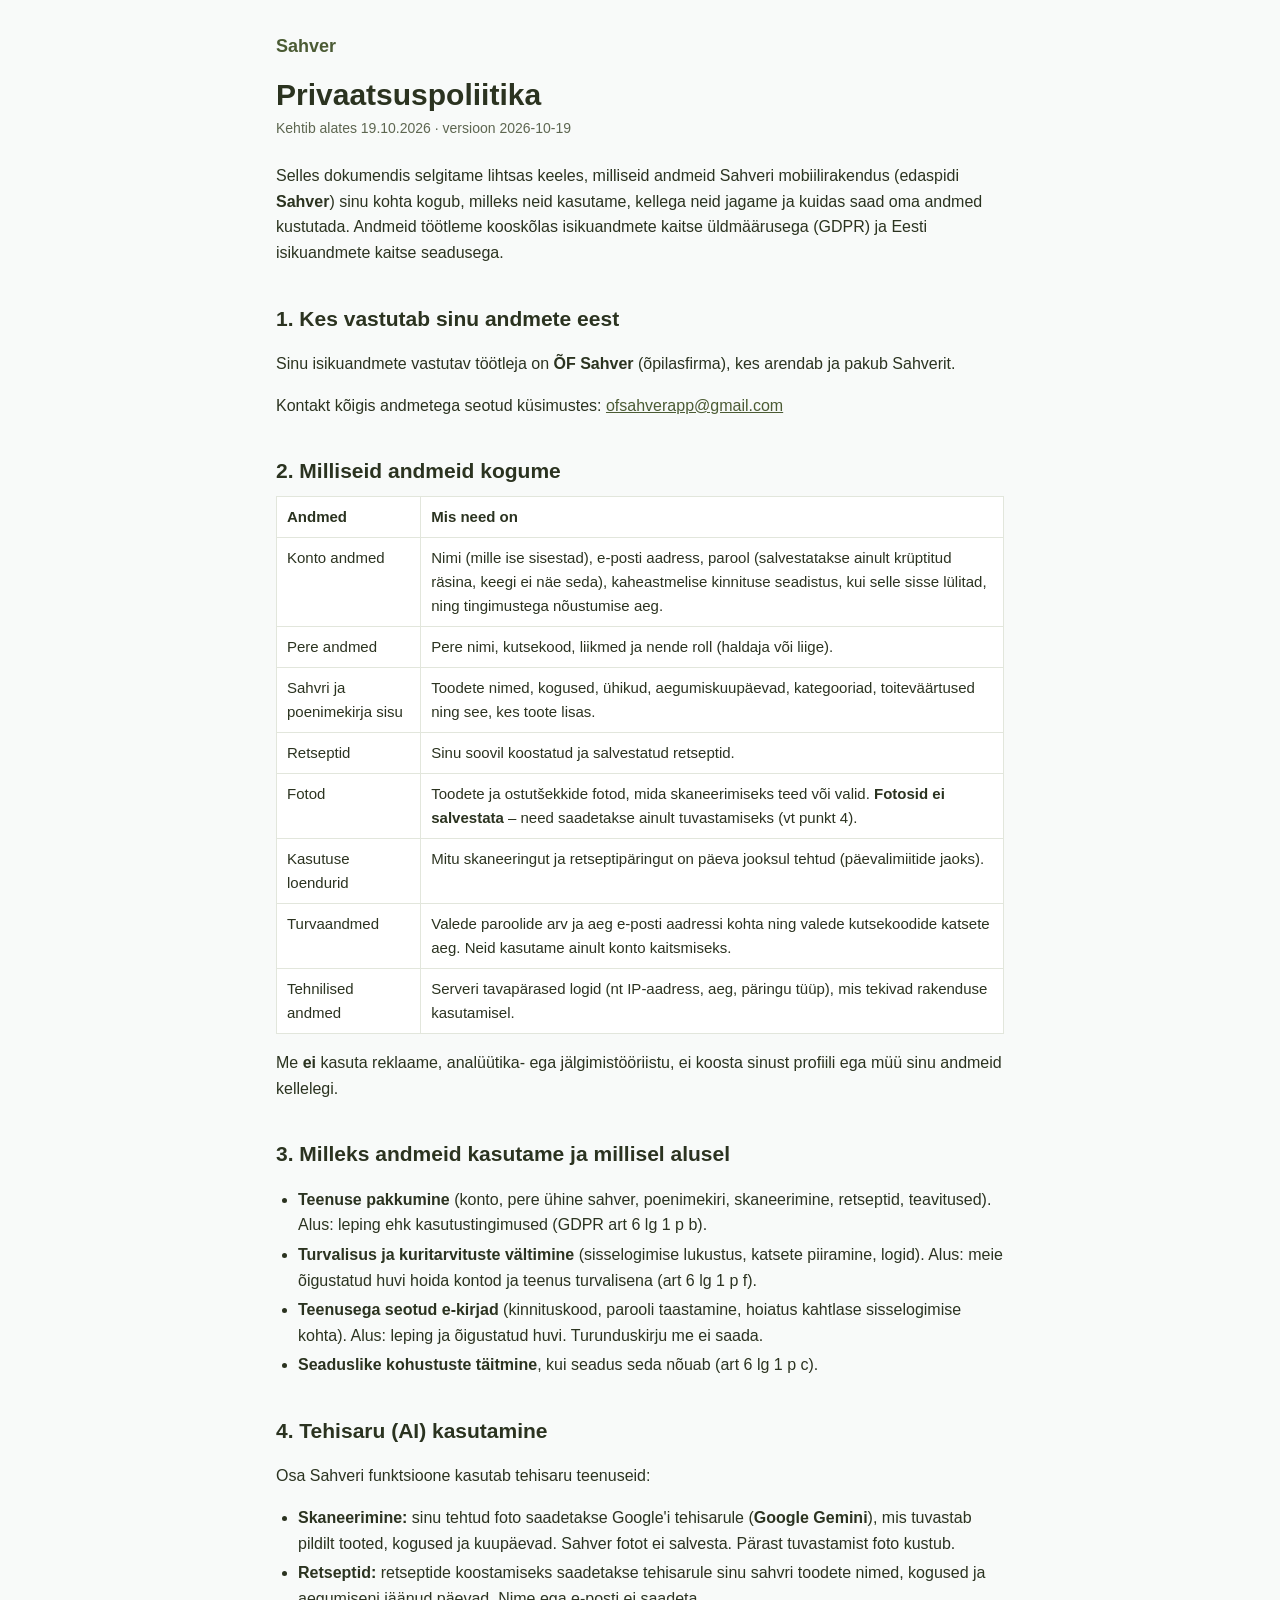
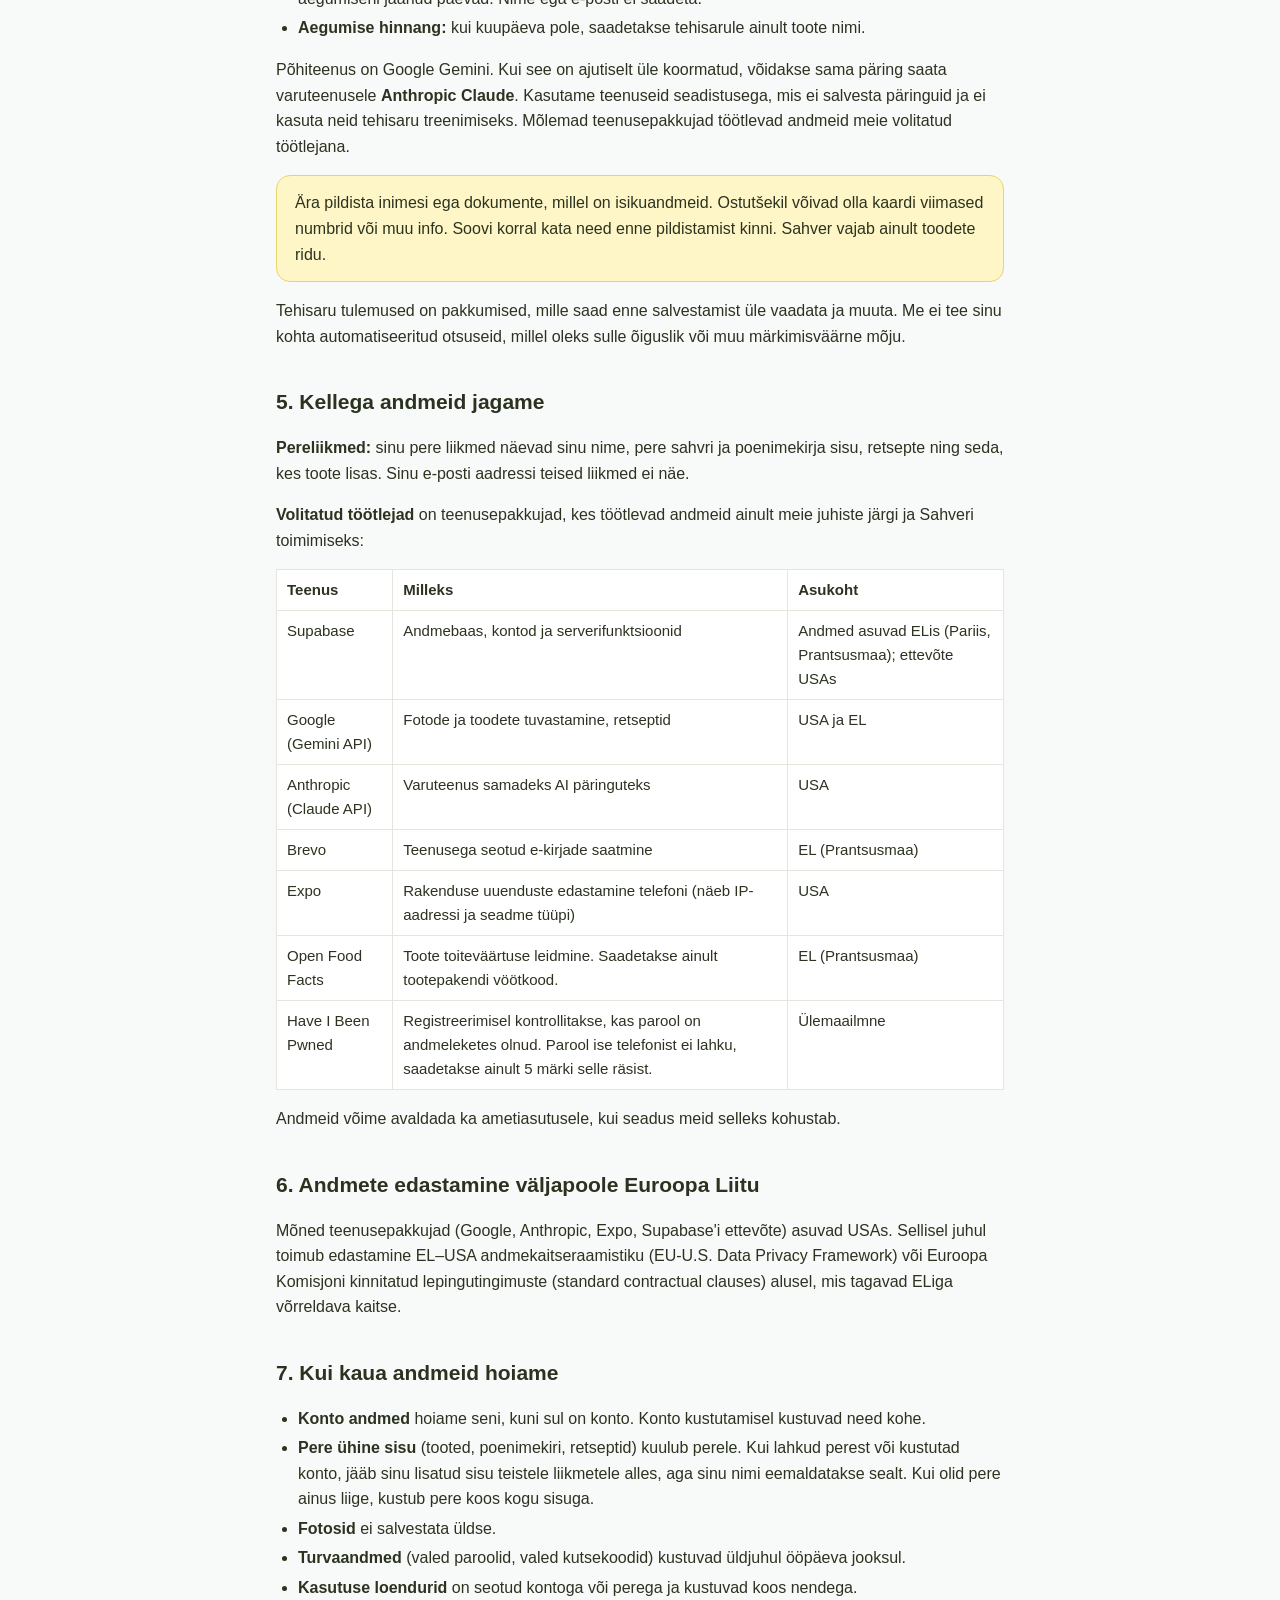
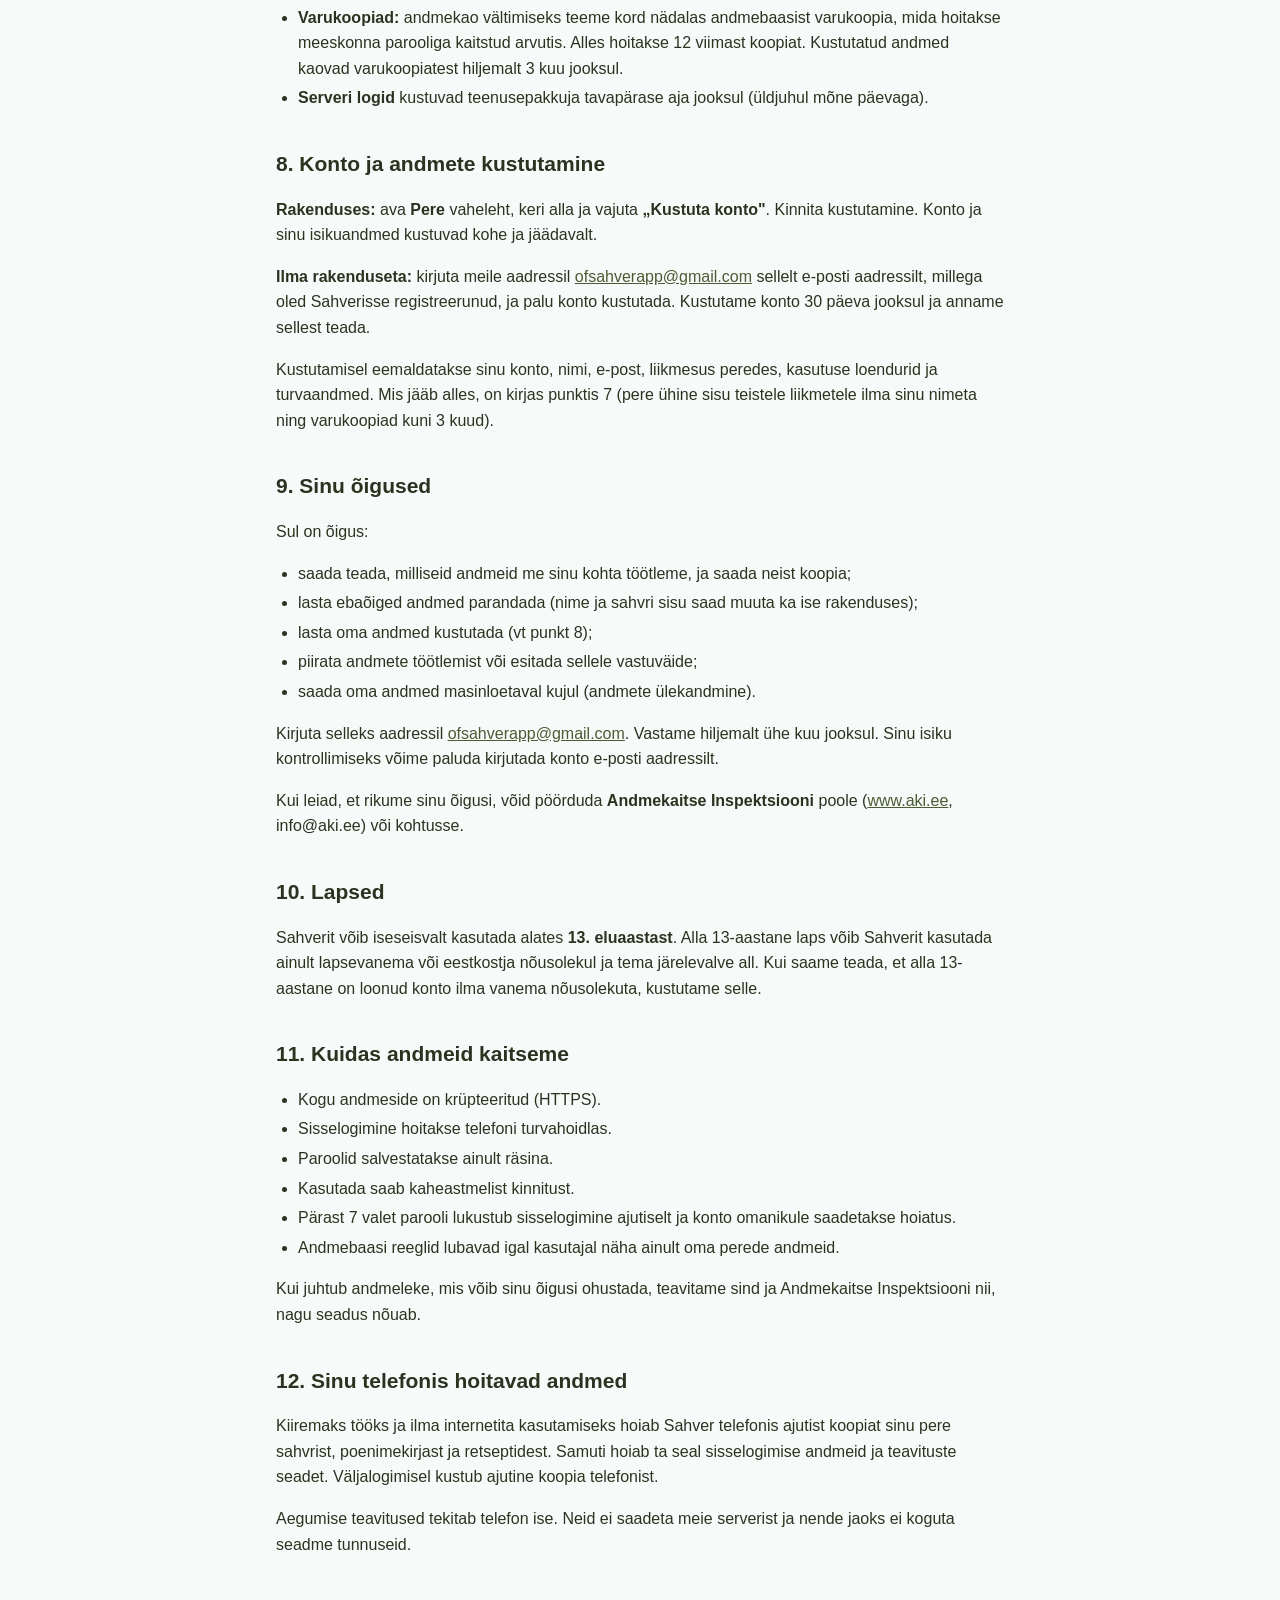
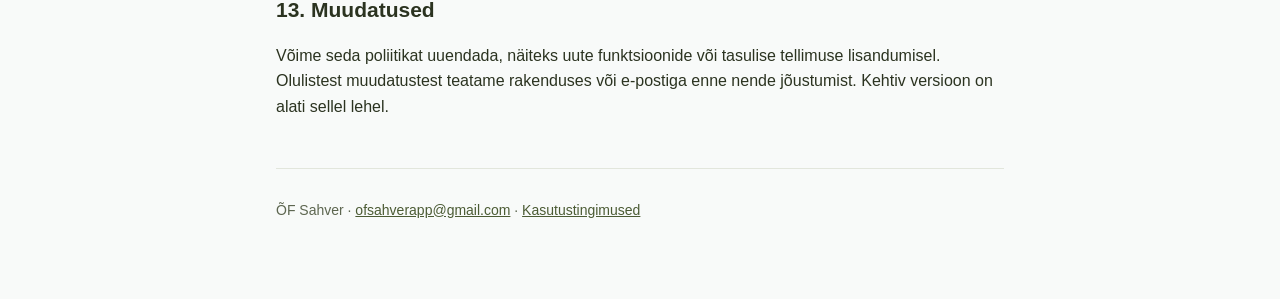
==== privaatsus/index.html @ 341ef94f "Privaatsuspoliitika ja kasutustingimused Co-Authored-By: Claude Opus 5.5 <noreply@anthropic.com>" ====
<!doctype html>
<html lang="et">
<head>
<meta charset="utf-8">
<meta name="viewport" content="width=device-width, initial-scale=1">
<title>Sahveri privaatsuspoliitika</title>
<meta name="description" content="Kuidas Sahver sinu isikuandmeid kogub, kasutab ja kaitseb ning kuidas saad oma andmed kustutada.">
<link rel="stylesheet" href="../style.css">
</head>
<body>
<main>
<header>
  <a class="brand" href="../">Sahver</a>
  <h1>Privaatsuspoliitika</h1>
  <p class="meta">Kehtib alates 19.10.2026 · versioon 2026-10-19</p>
</header>

<p>Selles dokumendis selgitame lihtsas keeles, milliseid andmeid Sahveri mobiilirakendus (edaspidi <b>Sahver</b>) sinu kohta kogub, milleks neid kasutame, kellega neid jagame ja kuidas saad oma andmed kustutada. Andmeid töötleme kooskõlas isikuandmete kaitse üldmäärusega (GDPR) ja Eesti isikuandmete kaitse seadusega.</p>

<h2 id="vastutaja">1. Kes vastutab sinu andmete eest</h2>
<p>Sinu isikuandmete vastutav töötleja on <b>ÕF Sahver</b> (õpilasfirma), kes arendab ja pakub Sahverit.</p>
<p>Kontakt kõigis andmetega seotud küsimustes: <a href="mailto:ofsahverapp@gmail.com">ofsahverapp@gmail.com</a></p>

<h2 id="andmed">2. Milliseid andmeid kogume</h2>
<div class="table-wrap">
<table>
<tr><th>Andmed</th><th>Mis need on</th></tr>
<tr><td>Konto andmed</td><td>Nimi (mille ise sisestad), e-posti aadress, parool (salvestatakse ainult krüptitud räsina, keegi ei näe seda), kaheastmelise kinnituse seadistus, kui selle sisse lülitad, ning tingimustega nõustumise aeg.</td></tr>
<tr><td>Pere andmed</td><td>Pere nimi, kutsekood, liikmed ja nende roll (haldaja või liige).</td></tr>
<tr><td>Sahvri ja poenimekirja sisu</td><td>Toodete nimed, kogused, ühikud, aegumiskuupäevad, kategooriad, toiteväärtused ning see, kes toote lisas.</td></tr>
<tr><td>Retseptid</td><td>Sinu soovil koostatud ja salvestatud retseptid.</td></tr>
<tr><td>Fotod</td><td>Toodete ja ostutšekkide fotod, mida skaneerimiseks teed või valid. <b>Fotosid ei salvestata</b> – need saadetakse ainult tuvastamiseks (vt punkt 4).</td></tr>
<tr><td>Kasutuse loendurid</td><td>Mitu skaneeringut ja retseptipäringut on päeva jooksul tehtud (päevalimiitide jaoks).</td></tr>
<tr><td>Turvaandmed</td><td>Valede paroolide arv ja aeg e-posti aadressi kohta ning valede kutsekoodide katsete aeg. Neid kasutame ainult konto kaitsmiseks.</td></tr>
<tr><td>Tehnilised andmed</td><td>Serveri tavapärased logid (nt IP-aadress, aeg, päringu tüüp), mis tekivad rakenduse kasutamisel.</td></tr>
</table>
</div>
<p>Me <b>ei</b> kasuta reklaame, analüütika- ega jälgimistööriistu, ei koosta sinust profiili ega müü sinu andmeid kellelegi.</p>

<h2 id="eesmargid">3. Milleks andmeid kasutame ja millisel alusel</h2>
<ul>
  <li><b>Teenuse pakkumine</b> (konto, pere ühine sahver, poenimekiri, skaneerimine, retseptid, teavitused). Alus: leping ehk kasutustingimused (GDPR art 6 lg 1 p b).</li>
  <li><b>Turvalisus ja kuritarvituste vältimine</b> (sisselogimise lukustus, katsete piiramine, logid). Alus: meie õigustatud huvi hoida kontod ja teenus turvalisena (art 6 lg 1 p f).</li>
  <li><b>Teenusega seotud e-kirjad</b> (kinnituskood, parooli taastamine, hoiatus kahtlase sisselogimise kohta). Alus: leping ja õigustatud huvi. Turunduskirju me ei saada.</li>
  <li><b>Seaduslike kohustuste täitmine</b>, kui seadus seda nõuab (art 6 lg 1 p c).</li>
</ul>

<h2 id="ai">4. Tehisaru (AI) kasutamine</h2>
<p>Osa Sahveri funktsioone kasutab tehisaru teenuseid:</p>
<ul>
  <li><b>Skaneerimine:</b> sinu tehtud foto saadetakse Google'i tehisarule (<b>Google Gemini</b>), mis tuvastab pildilt tooted, kogused ja kuupäevad. Sahver fotot ei salvesta. Pärast tuvastamist foto kustub.</li>
  <li><b>Retseptid:</b> retseptide koostamiseks saadetakse tehisarule sinu sahvri toodete nimed, kogused ja aegumiseni jäänud päevad. Nime ega e-posti ei saadeta.</li>
  <li><b>Aegumise hinnang:</b> kui kuupäeva pole, saadetakse tehisarule ainult toote nimi.</li>
</ul>
<p>Põhiteenus on Google Gemini. Kui see on ajutiselt üle koormatud, võidakse sama päring saata varuteenusele <b>Anthropic Claude</b>. Kasutame teenuseid seadistusega, mis ei salvesta päringuid ja ei kasuta neid tehisaru treenimiseks. Mõlemad teenusepakkujad töötlevad andmeid meie volitatud töötlejana.</p>
<div class="note">Ära pildista inimesi ega dokumente, millel on isikuandmeid. Ostutšekil võivad olla kaardi viimased numbrid või muu info. Soovi korral kata need enne pildistamist kinni. Sahver vajab ainult toodete ridu.</div>
<p>Tehisaru tulemused on pakkumised, mille saad enne salvestamist üle vaadata ja muuta. Me ei tee sinu kohta automatiseeritud otsuseid, millel oleks sulle õiguslik või muu märkimisväärne mõju.</p>

<h2 id="jagamine">5. Kellega andmeid jagame</h2>
<p><b>Pereliikmed:</b> sinu pere liikmed näevad sinu nime, pere sahvri ja poenimekirja sisu, retsepte ning seda, kes toote lisas. Sinu e-posti aadressi teised liikmed ei näe.</p>
<p><b>Volitatud töötlejad</b> on teenusepakkujad, kes töötlevad andmeid ainult meie juhiste järgi ja Sahveri toimimiseks:</p>
<div class="table-wrap">
<table>
<tr><th>Teenus</th><th>Milleks</th><th>Asukoht</th></tr>
<tr><td>Supabase</td><td>Andmebaas, kontod ja serverifunktsioonid</td><td>Andmed asuvad ELis (Pariis, Prantsusmaa); ettevõte USAs</td></tr>
<tr><td>Google (Gemini API)</td><td>Fotode ja toodete tuvastamine, retseptid</td><td>USA ja EL</td></tr>
<tr><td>Anthropic (Claude API)</td><td>Varuteenus samadeks AI päringuteks</td><td>USA</td></tr>
<tr><td>Brevo</td><td>Teenusega seotud e-kirjade saatmine</td><td>EL (Prantsusmaa)</td></tr>
<tr><td>Expo</td><td>Rakenduse uuenduste edastamine telefoni (näeb IP-aadressi ja seadme tüüpi)</td><td>USA</td></tr>
<tr><td>Open Food Facts</td><td>Toote toiteväärtuse leidmine. Saadetakse ainult tootepakendi vöötkood.</td><td>EL (Prantsusmaa)</td></tr>
<tr><td>Have I Been Pwned</td><td>Registreerimisel kontrollitakse, kas parool on andmeleketes olnud. Parool ise telefonist ei lahku, saadetakse ainult 5 märki selle räsist.</td><td>Ülemaailmne</td></tr>
</table>
</div>
<p>Andmeid võime avaldada ka ametiasutusele, kui seadus meid selleks kohustab.</p>

<h2 id="valjaspool-el">6. Andmete edastamine väljapoole Euroopa Liitu</h2>
<p>Mõned teenusepakkujad (Google, Anthropic, Expo, Supabase'i ettevõte) asuvad USAs. Sellisel juhul toimub edastamine EL–USA andmekaitseraamistiku (EU-U.S. Data Privacy Framework) või Euroopa Komisjoni kinnitatud lepingutingimuste (standard contractual clauses) alusel, mis tagavad ELiga võrreldava kaitse.</p>

<h2 id="sailitamine">7. Kui kaua andmeid hoiame</h2>
<ul>
  <li><b>Konto andmed</b> hoiame seni, kuni sul on konto. Konto kustutamisel kustuvad need kohe.</li>
  <li><b>Pere ühine sisu</b> (tooted, poenimekiri, retseptid) kuulub perele. Kui lahkud perest või kustutad konto, jääb sinu lisatud sisu teistele liikmetele alles, aga sinu nimi eemaldatakse sealt. Kui olid pere ainus liige, kustub pere koos kogu sisuga.</li>
  <li><b>Fotosid</b> ei salvestata üldse.</li>
  <li><b>Turvaandmed</b> (valed paroolid, valed kutsekoodid) kustuvad üldjuhul ööpäeva jooksul.</li>
  <li><b>Kasutuse loendurid</b> on seotud kontoga või perega ja kustuvad koos nendega.</li>
  <li><b>Varukoopiad:</b> andmekao vältimiseks teeme kord nädalas andmebaasist varukoopia, mida hoitakse meeskonna parooliga kaitstud arvutis. Alles hoitakse 12 viimast koopiat. Kustutatud andmed kaovad varukoopiatest hiljemalt 3 kuu jooksul.</li>
  <li><b>Serveri logid</b> kustuvad teenusepakkuja tavapärase aja jooksul (üldjuhul mõne päevaga).</li>
</ul>

<h2 id="kustutamine">8. Konto ja andmete kustutamine</h2>
<p><b>Rakenduses:</b> ava <b>Pere</b> vaheleht, keri alla ja vajuta <b>„Kustuta konto"</b>. Kinnita kustutamine. Konto ja sinu isikuandmed kustuvad kohe ja jäädavalt.</p>
<p><b>Ilma rakenduseta:</b> kirjuta meile aadressil <a href="mailto:ofsahverapp@gmail.com?subject=Konto%20kustutamine">ofsahverapp@gmail.com</a> sellelt e-posti aadressilt, millega oled Sahverisse registreerunud, ja palu konto kustutada. Kustutame konto 30 päeva jooksul ja anname sellest teada.</p>
<p>Kustutamisel eemaldatakse sinu konto, nimi, e-post, liikmesus peredes, kasutuse loendurid ja turvaandmed. Mis jääb alles, on kirjas punktis 7 (pere ühine sisu teistele liikmetele ilma sinu nimeta ning varukoopiad kuni 3 kuud).</p>

<h2 id="oigused">9. Sinu õigused</h2>
<p>Sul on õigus:</p>
<ul>
  <li>saada teada, milliseid andmeid me sinu kohta töötleme, ja saada neist koopia;</li>
  <li>lasta ebaõiged andmed parandada (nime ja sahvri sisu saad muuta ka ise rakenduses);</li>
  <li>lasta oma andmed kustutada (vt punkt 8);</li>
  <li>piirata andmete töötlemist või esitada sellele vastuväide;</li>
  <li>saada oma andmed masinloetaval kujul (andmete ülekandmine).</li>
</ul>
<p>Kirjuta selleks aadressil <a href="mailto:ofsahverapp@gmail.com">ofsahverapp@gmail.com</a>. Vastame hiljemalt ühe kuu jooksul. Sinu isiku kontrollimiseks võime paluda kirjutada konto e-posti aadressilt.</p>
<p>Kui leiad, et rikume sinu õigusi, võid pöörduda <b>Andmekaitse Inspektsiooni</b> poole (<a href="https://www.aki.ee">www.aki.ee</a>, info@aki.ee) või kohtusse.</p>

<h2 id="lapsed">10. Lapsed</h2>
<p>Sahverit võib iseseisvalt kasutada alates <b>13. eluaastast</b>. Alla 13-aastane laps võib Sahverit kasutada ainult lapsevanema või eestkostja nõusolekul ja tema järelevalve all. Kui saame teada, et alla 13-aastane on loonud konto ilma vanema nõusolekuta, kustutame selle.</p>

<h2 id="turvalisus">11. Kuidas andmeid kaitseme</h2>
<ul>
  <li>Kogu andmeside on krüpteeritud (HTTPS).</li>
  <li>Sisselogimine hoitakse telefoni turvahoidlas.</li>
  <li>Paroolid salvestatakse ainult räsina.</li>
  <li>Kasutada saab kaheastmelist kinnitust.</li>
  <li>Pärast 7 valet parooli lukustub sisselogimine ajutiselt ja konto omanikule saadetakse hoiatus.</li>
  <li>Andmebaasi reeglid lubavad igal kasutajal näha ainult oma perede andmeid.</li>
</ul>
<p>Kui juhtub andmeleke, mis võib sinu õigusi ohustada, teavitame sind ja Andmekaitse Inspektsiooni nii, nagu seadus nõuab.</p>

<h2 id="seade">12. Sinu telefonis hoitavad andmed</h2>
<p>Kiiremaks tööks ja ilma internetita kasutamiseks hoiab Sahver telefonis ajutist koopiat sinu pere sahvrist, poenimekirjast ja retseptidest. Samuti hoiab ta seal sisselogimise andmeid ja teavituste seadet. Väljalogimisel kustub ajutine koopia telefonist.</p>
<p>Aegumise teavitused tekitab telefon ise. Neid ei saadeta meie serverist ja nende jaoks ei koguta seadme tunnuseid.</p>

<h2 id="muudatused">13. Muudatused</h2>
<p>Võime seda poliitikat uuendada, näiteks uute funktsioonide või tasulise tellimuse lisandumisel. Olulistest muudatustest teatame rakenduses või e-postiga enne nende jõustumist. Kehtiv versioon on alati sellel lehel.</p>

<footer>
  <p>ÕF Sahver · <a href="mailto:ofsahverapp@gmail.com">ofsahverapp@gmail.com</a> · <a href="../tingimused/">Kasutustingimused</a></p>
</footer>
</main>
</body>
</html>
---- style.css ----
:root {
  --bg: #f8faf9;
  --surface: #ffffff;
  --ink: #2b3320;
  --ink2: #5d6650;
  --accent: #4b5b34;
  --line: #e2e6dc;
  --note: #fff6c7;
  --note-line: #e8d46a;
}
@media (prefers-color-scheme: dark) {
  :root {
    --bg: #171a14;
    --surface: #20241b;
    --ink: #eef0e8;
    --ink2: #b7bdab;
    --accent: #c9d98f;
    --line: #353b2c;
    --note: #3a3619;
    --note-line: #7d6f24;
  }
}
* { box-sizing: border-box; }
body {
  margin: 0;
  background: var(--bg);
  color: var(--ink);
  font: 16px/1.6 -apple-system, BlinkMacSystemFont, 'Segoe UI', Roboto, Arial, sans-serif;
}
main { max-width: 760px; margin: 0 auto; padding: 32px 16px 64px; }
header { margin-bottom: 24px; }
.brand { font-weight: 700; color: var(--accent); text-decoration: none; font-size: 18px; }
h1 { font-size: 30px; line-height: 1.2; margin: 16px 0 4px; }
h2 { font-size: 21px; margin: 36px 0 8px; }
h3 { font-size: 17px; margin: 20px 0 4px; }
.meta { color: var(--ink2); font-size: 14px; margin: 0; }
a { color: var(--accent); }
ul { padding-left: 22px; }
li { margin: 4px 0; }
.note {
  background: var(--note);
  border: 1px solid var(--note-line);
  border-radius: 14px;
  padding: 14px 18px;
  margin: 16px 0;
}
.table-wrap { overflow-x: auto; }
table { border-collapse: collapse; width: 100%; font-size: 15px; background: var(--surface); }
th, td { text-align: left; vertical-align: top; padding: 8px 10px; border: 1px solid var(--line); }
th { font-weight: 700; }
footer { margin-top: 48px; color: var(--ink2); font-size: 14px; border-top: 1px solid var(--line); padding-top: 16px; }
.cards a { display: block; background: var(--surface); border: 1px solid var(--line); border-radius: 14px; padding: 16px 18px; margin: 12px 0; text-decoration: none; color: var(--ink); }
.cards a strong { color: var(--accent); }
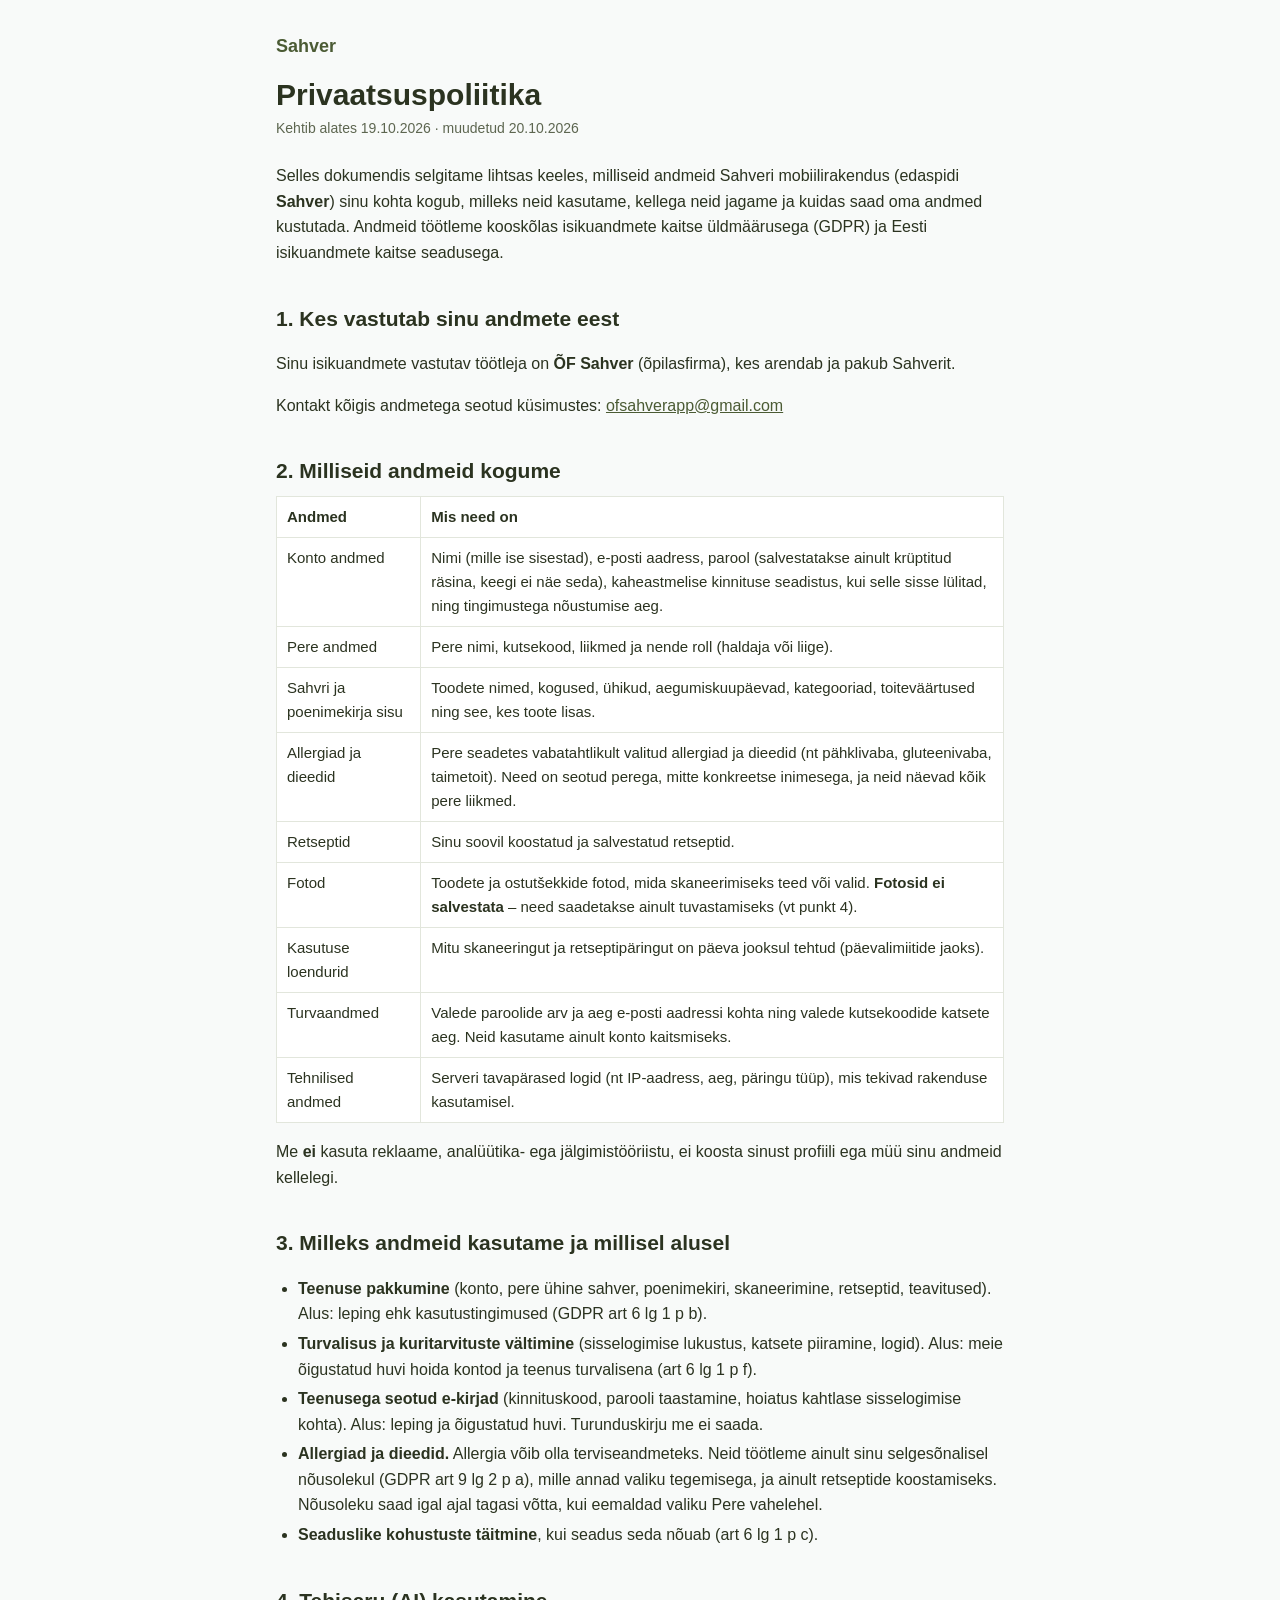
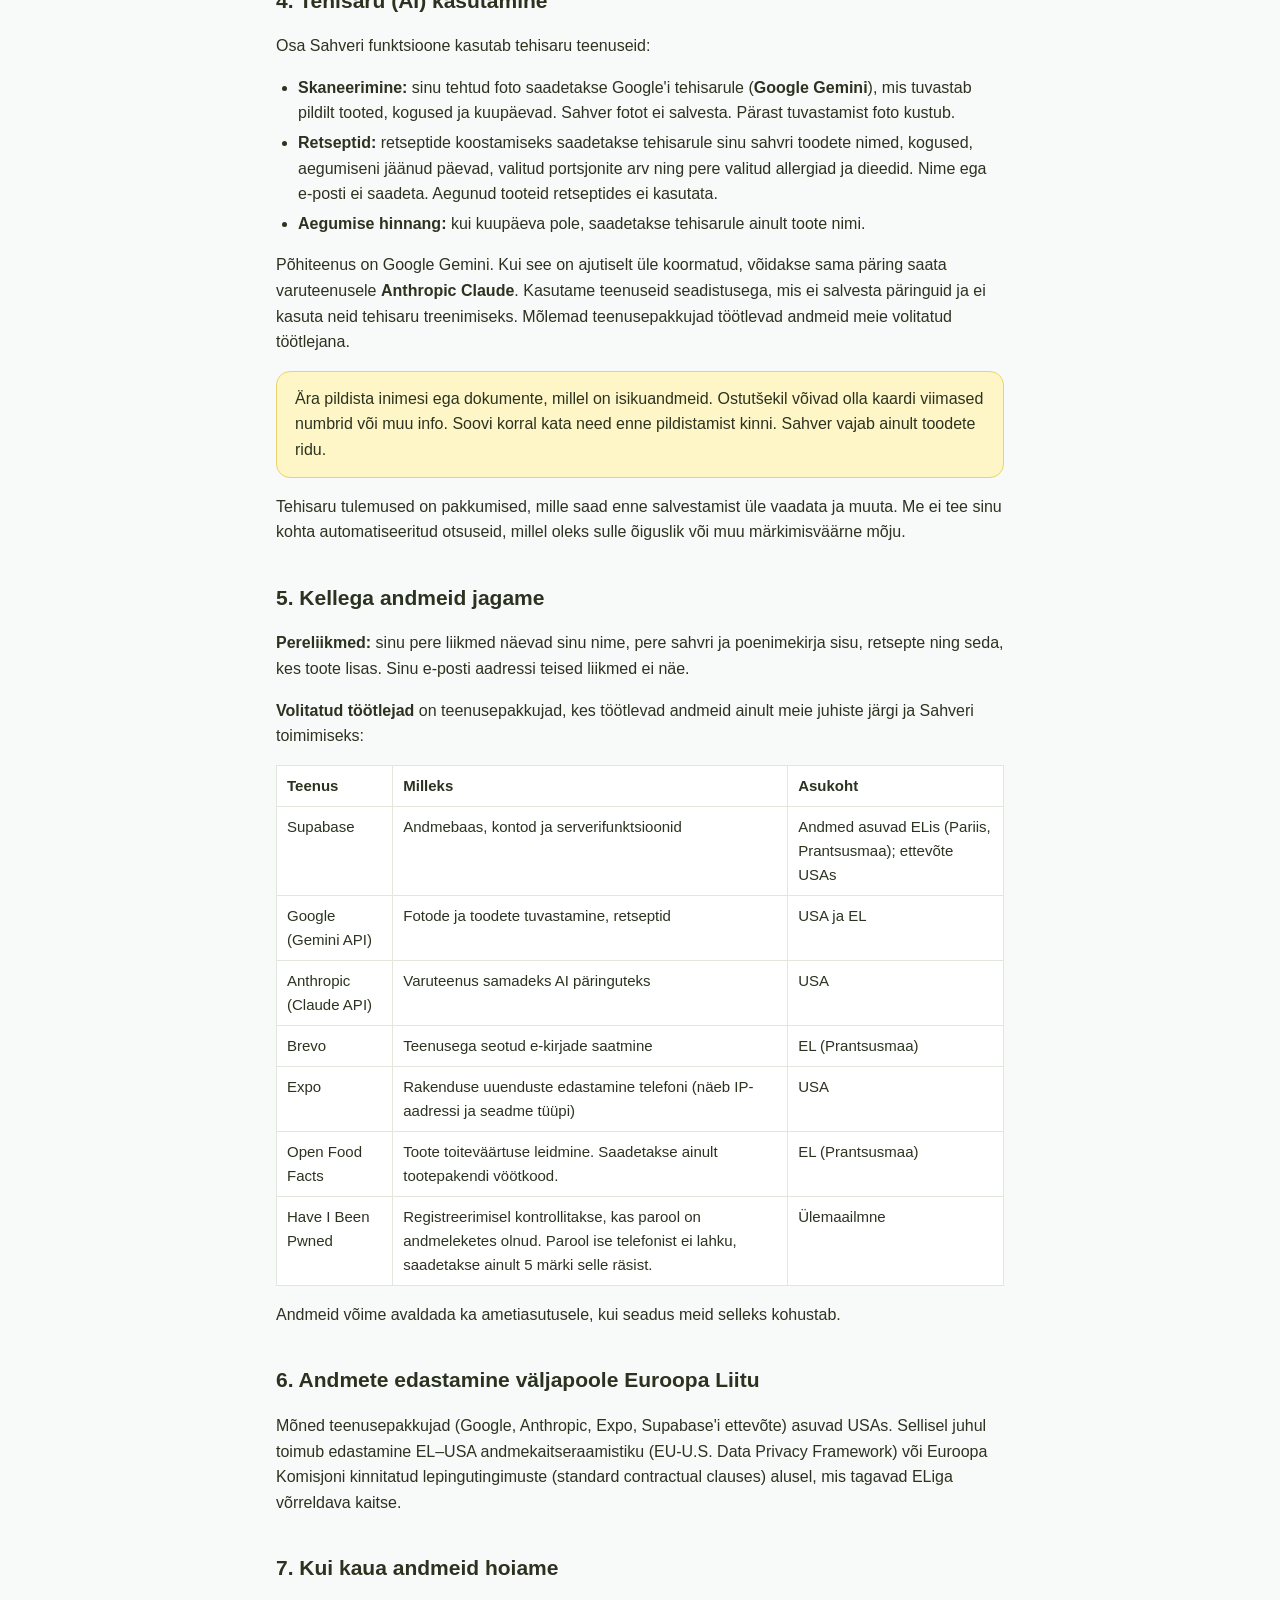
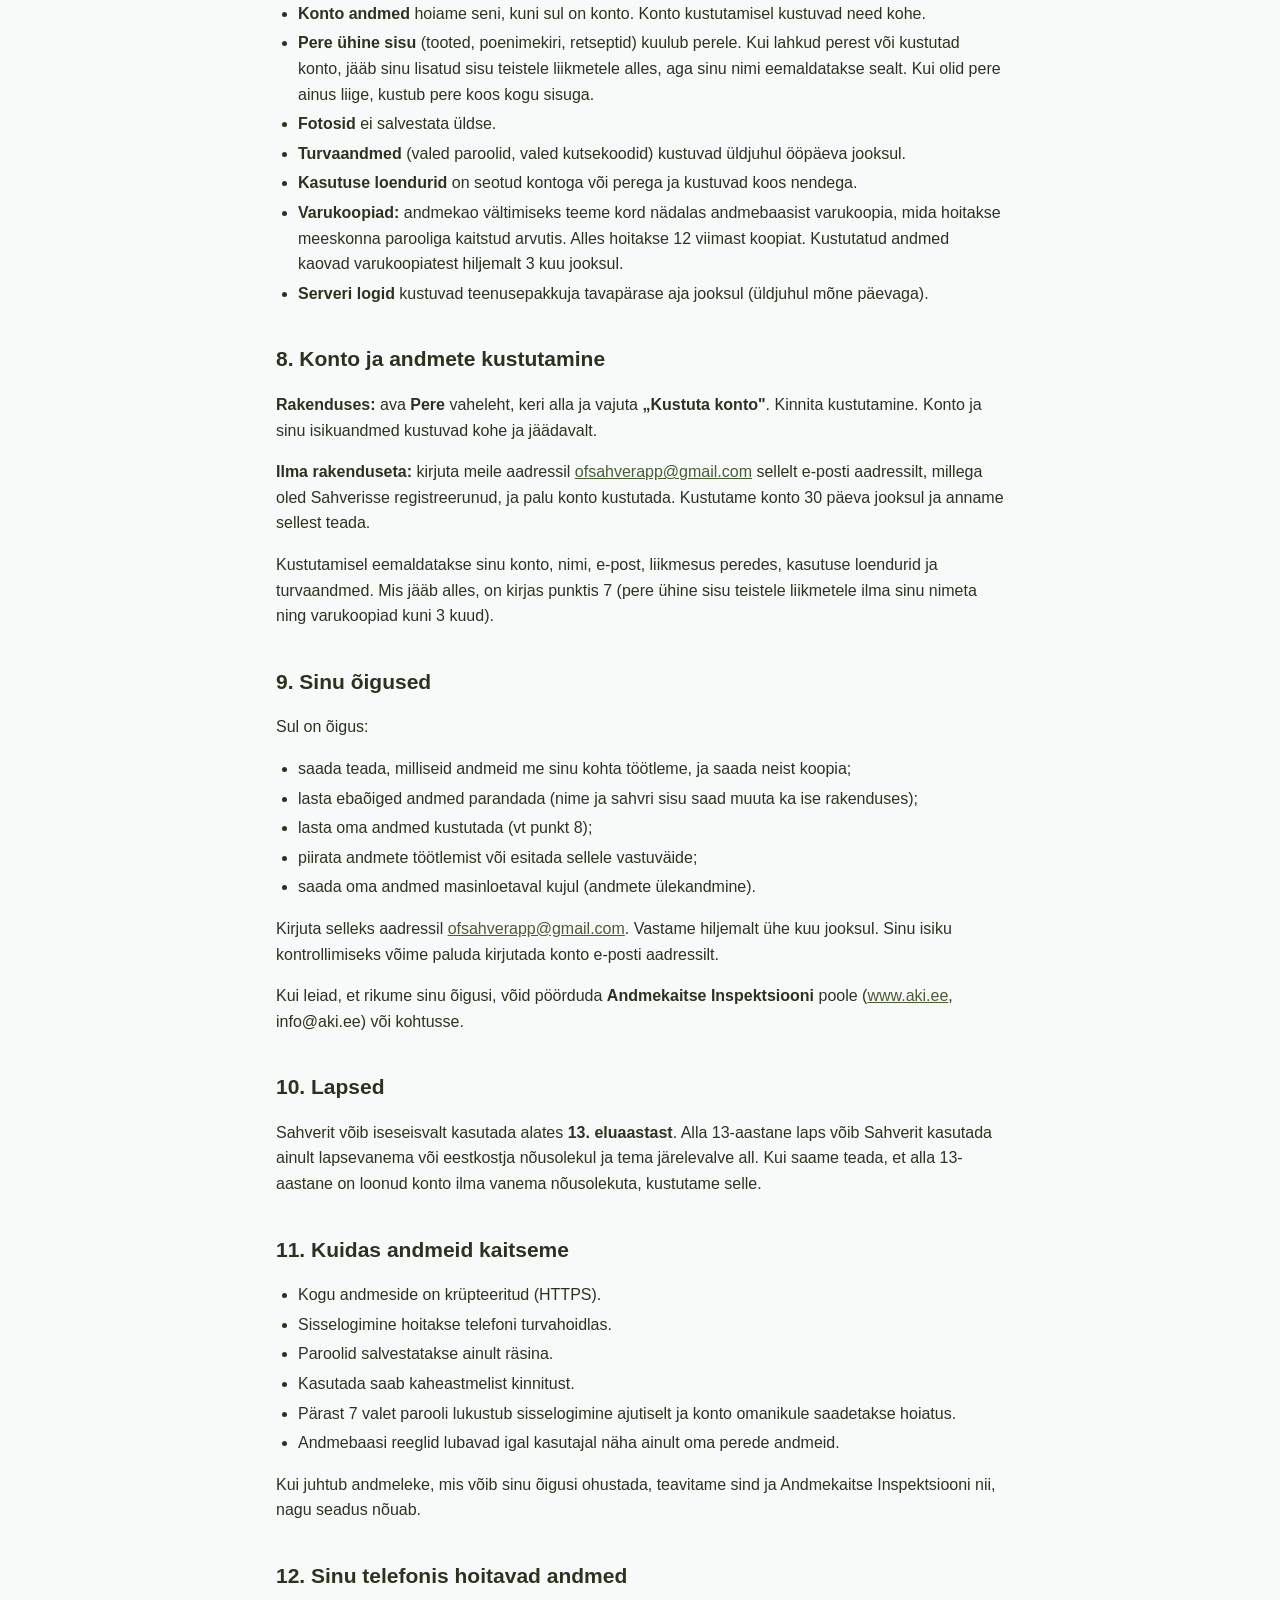
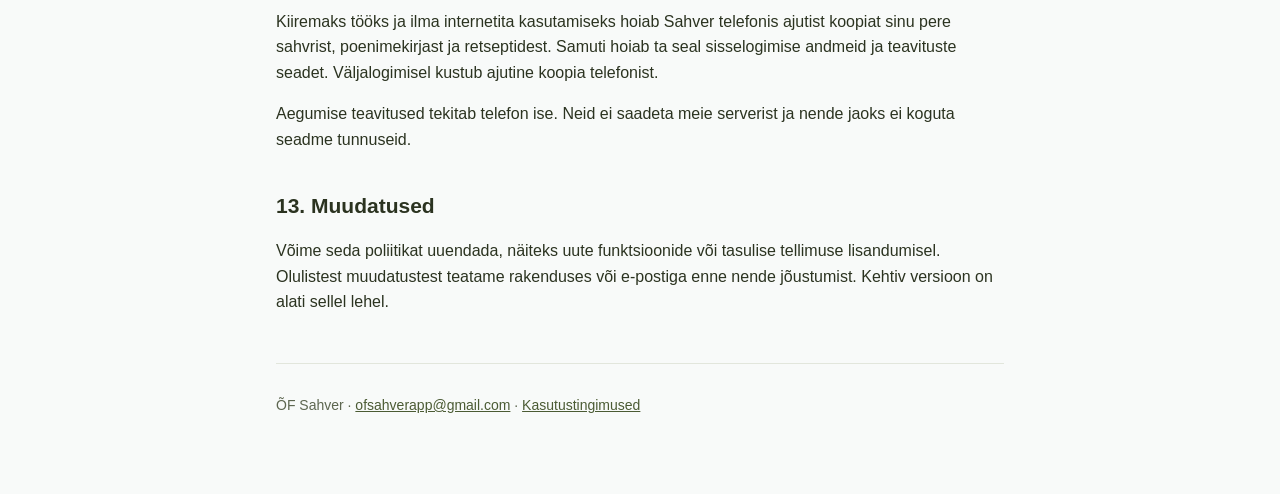
==== commit f93f5191: "Allergiad ja dieedid: privaatsuspoliitika ja tingimuste täiendus Co-Authored-By: Claude Opus 5.5 <no" ====
--- a/privaatsus/index.html
+++ b/privaatsus/index.html
@@ -12,7 +12,7 @@
 <header>
   <a class="brand" href="../">Sahver</a>
   <h1>Privaatsuspoliitika</h1>
-  <p class="meta">Kehtib alates 19.10.2026 · versioon 2026-10-19</p>
+  <p class="meta">Kehtib alates 19.10.2026 · muudetud 20.10.2026</p>
 </header>
 
 <p>Selles dokumendis selgitame lihtsas keeles, milliseid andmeid Sahveri mobiilirakendus (edaspidi <b>Sahver</b>) sinu kohta kogub, milleks neid kasutame, kellega neid jagame ja kuidas saad oma andmed kustutada. Andmeid töötleme kooskõlas isikuandmete kaitse üldmäärusega (GDPR) ja Eesti isikuandmete kaitse seadusega.</p>
@@ -28,6 +28,7 @@
 <tr><td>Konto andmed</td><td>Nimi (mille ise sisestad), e-posti aadress, parool (salvestatakse ainult krüptitud räsina, keegi ei näe seda), kaheastmelise kinnituse seadistus, kui selle sisse lülitad, ning tingimustega nõustumise aeg.</td></tr>
 <tr><td>Pere andmed</td><td>Pere nimi, kutsekood, liikmed ja nende roll (haldaja või liige).</td></tr>
 <tr><td>Sahvri ja poenimekirja sisu</td><td>Toodete nimed, kogused, ühikud, aegumiskuupäevad, kategooriad, toiteväärtused ning see, kes toote lisas.</td></tr>
+<tr><td>Allergiad ja dieedid</td><td>Pere seadetes vabatahtlikult valitud allergiad ja dieedid (nt pähklivaba, gluteenivaba, taimetoit). Need on seotud perega, mitte konkreetse inimesega, ja neid näevad kõik pere liikmed.</td></tr>
 <tr><td>Retseptid</td><td>Sinu soovil koostatud ja salvestatud retseptid.</td></tr>
 <tr><td>Fotod</td><td>Toodete ja ostutšekkide fotod, mida skaneerimiseks teed või valid. <b>Fotosid ei salvestata</b> – need saadetakse ainult tuvastamiseks (vt punkt 4).</td></tr>
 <tr><td>Kasutuse loendurid</td><td>Mitu skaneeringut ja retseptipäringut on päeva jooksul tehtud (päevalimiitide jaoks).</td></tr>
@@ -42,6 +43,7 @@
   <li><b>Teenuse pakkumine</b> (konto, pere ühine sahver, poenimekiri, skaneerimine, retseptid, teavitused). Alus: leping ehk kasutustingimused (GDPR art 6 lg 1 p b).</li>
   <li><b>Turvalisus ja kuritarvituste vältimine</b> (sisselogimise lukustus, katsete piiramine, logid). Alus: meie õigustatud huvi hoida kontod ja teenus turvalisena (art 6 lg 1 p f).</li>
   <li><b>Teenusega seotud e-kirjad</b> (kinnituskood, parooli taastamine, hoiatus kahtlase sisselogimise kohta). Alus: leping ja õigustatud huvi. Turunduskirju me ei saada.</li>
+  <li><b>Allergiad ja dieedid.</b> Allergia võib olla terviseandmeteks. Neid töötleme ainult sinu selgesõnalisel nõusolekul (GDPR art 9 lg 2 p a), mille annad valiku tegemisega, ja ainult retseptide koostamiseks. Nõusoleku saad igal ajal tagasi võtta, kui eemaldad valiku Pere vahelehel.</li>
   <li><b>Seaduslike kohustuste täitmine</b>, kui seadus seda nõuab (art 6 lg 1 p c).</li>
 </ul>
 
@@ -49,7 +51,7 @@
 <p>Osa Sahveri funktsioone kasutab tehisaru teenuseid:</p>
 <ul>
   <li><b>Skaneerimine:</b> sinu tehtud foto saadetakse Google'i tehisarule (<b>Google Gemini</b>), mis tuvastab pildilt tooted, kogused ja kuupäevad. Sahver fotot ei salvesta. Pärast tuvastamist foto kustub.</li>
-  <li><b>Retseptid:</b> retseptide koostamiseks saadetakse tehisarule sinu sahvri toodete nimed, kogused ja aegumiseni jäänud päevad. Nime ega e-posti ei saadeta.</li>
+  <li><b>Retseptid:</b> retseptide koostamiseks saadetakse tehisarule sinu sahvri toodete nimed, kogused, aegumiseni jäänud päevad, valitud portsjonite arv ning pere valitud allergiad ja dieedid. Nime ega e-posti ei saadeta. Aegunud tooteid retseptides ei kasutata.</li>
   <li><b>Aegumise hinnang:</b> kui kuupäeva pole, saadetakse tehisarule ainult toote nimi.</li>
 </ul>
 <p>Põhiteenus on Google Gemini. Kui see on ajutiselt üle koormatud, võidakse sama päring saata varuteenusele <b>Anthropic Claude</b>. Kasutame teenuseid seadistusega, mis ei salvesta päringuid ja ei kasuta neid tehisaru treenimiseks. Mõlemad teenusepakkujad töötlevad andmeid meie volitatud töötlejana.</p>
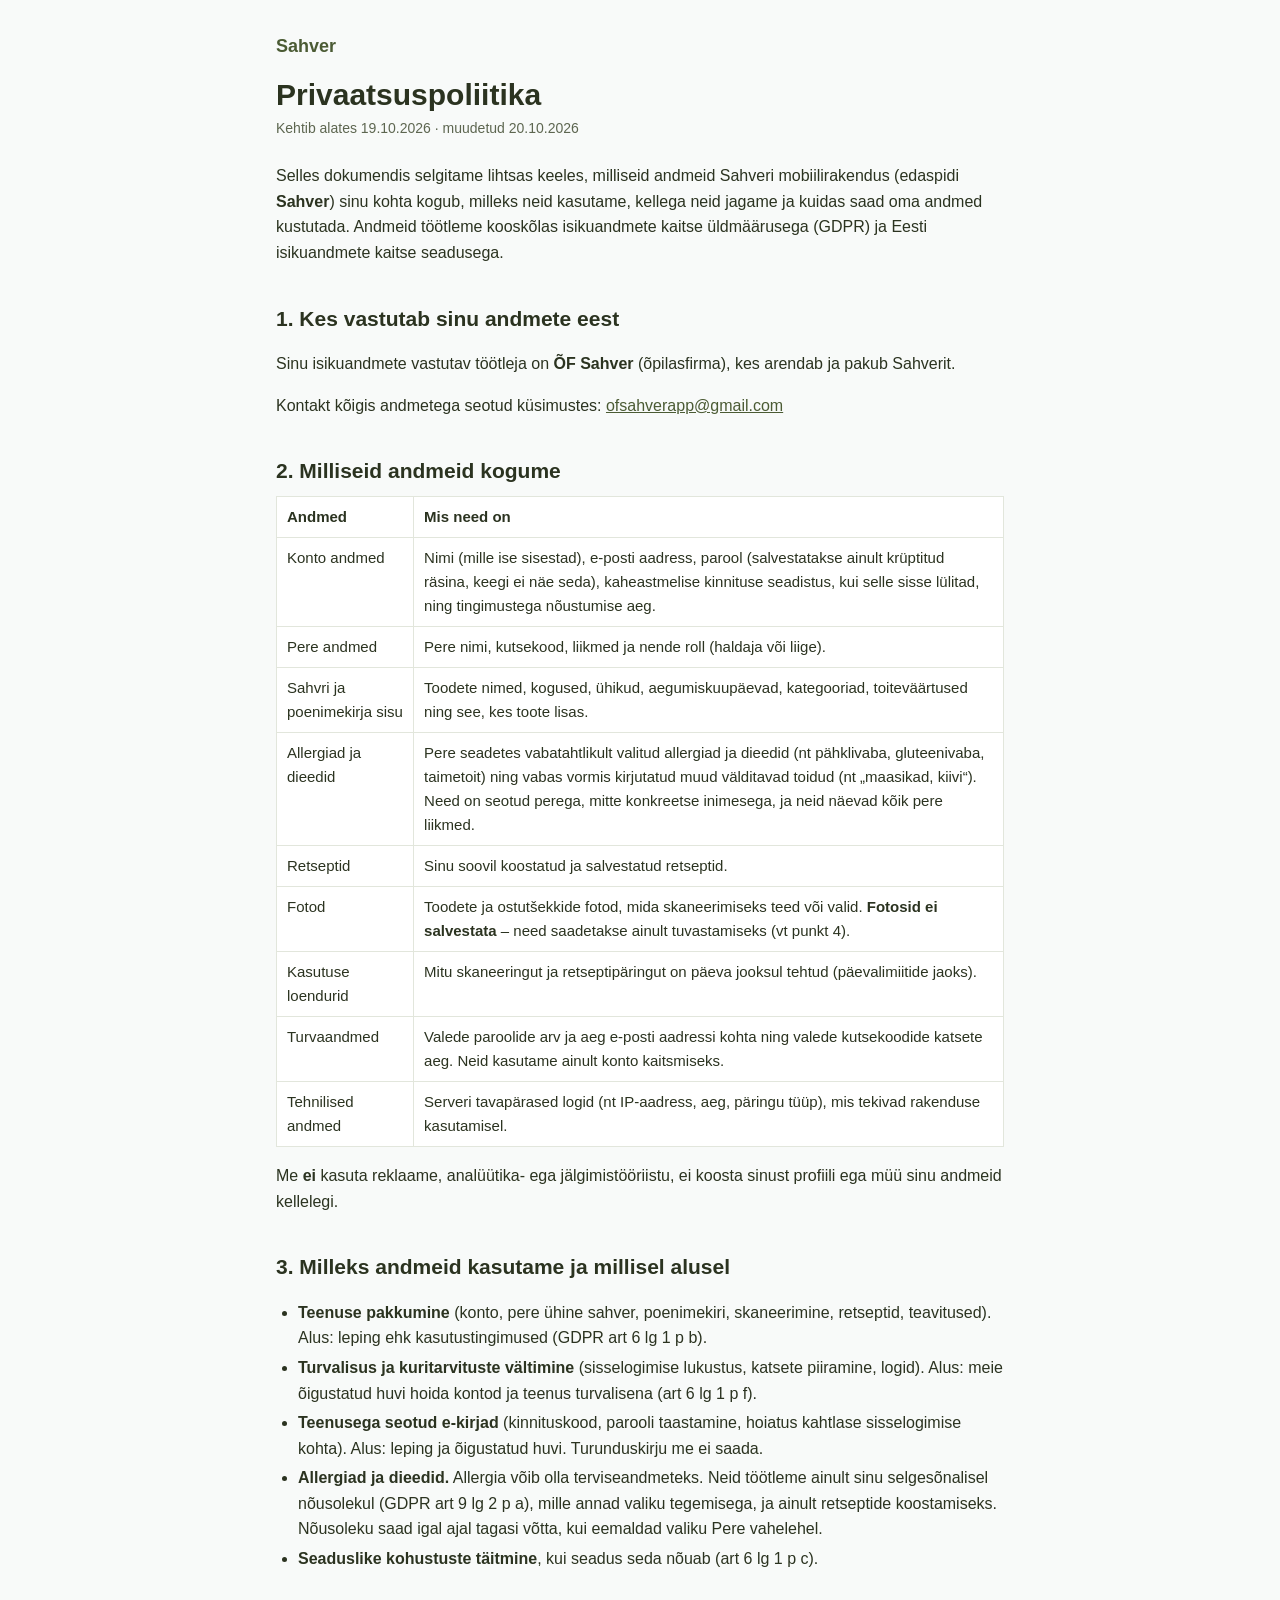
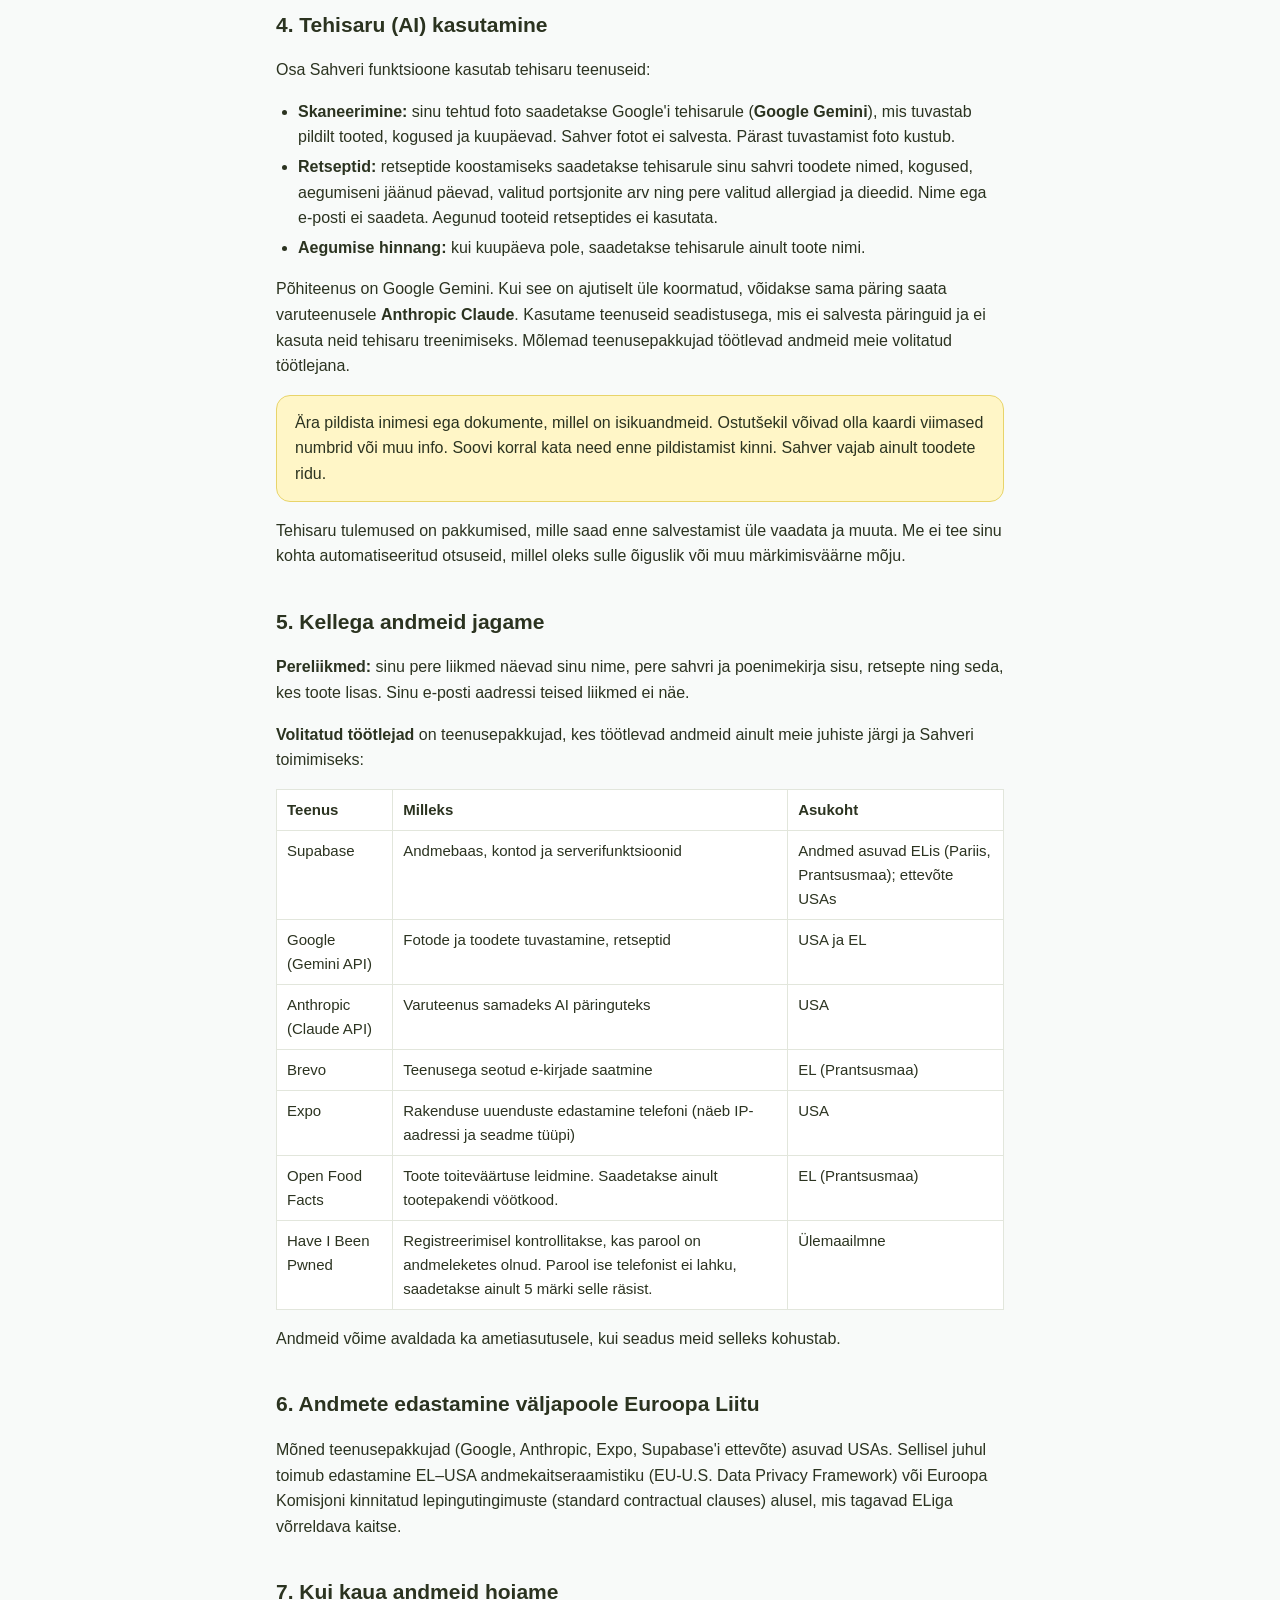
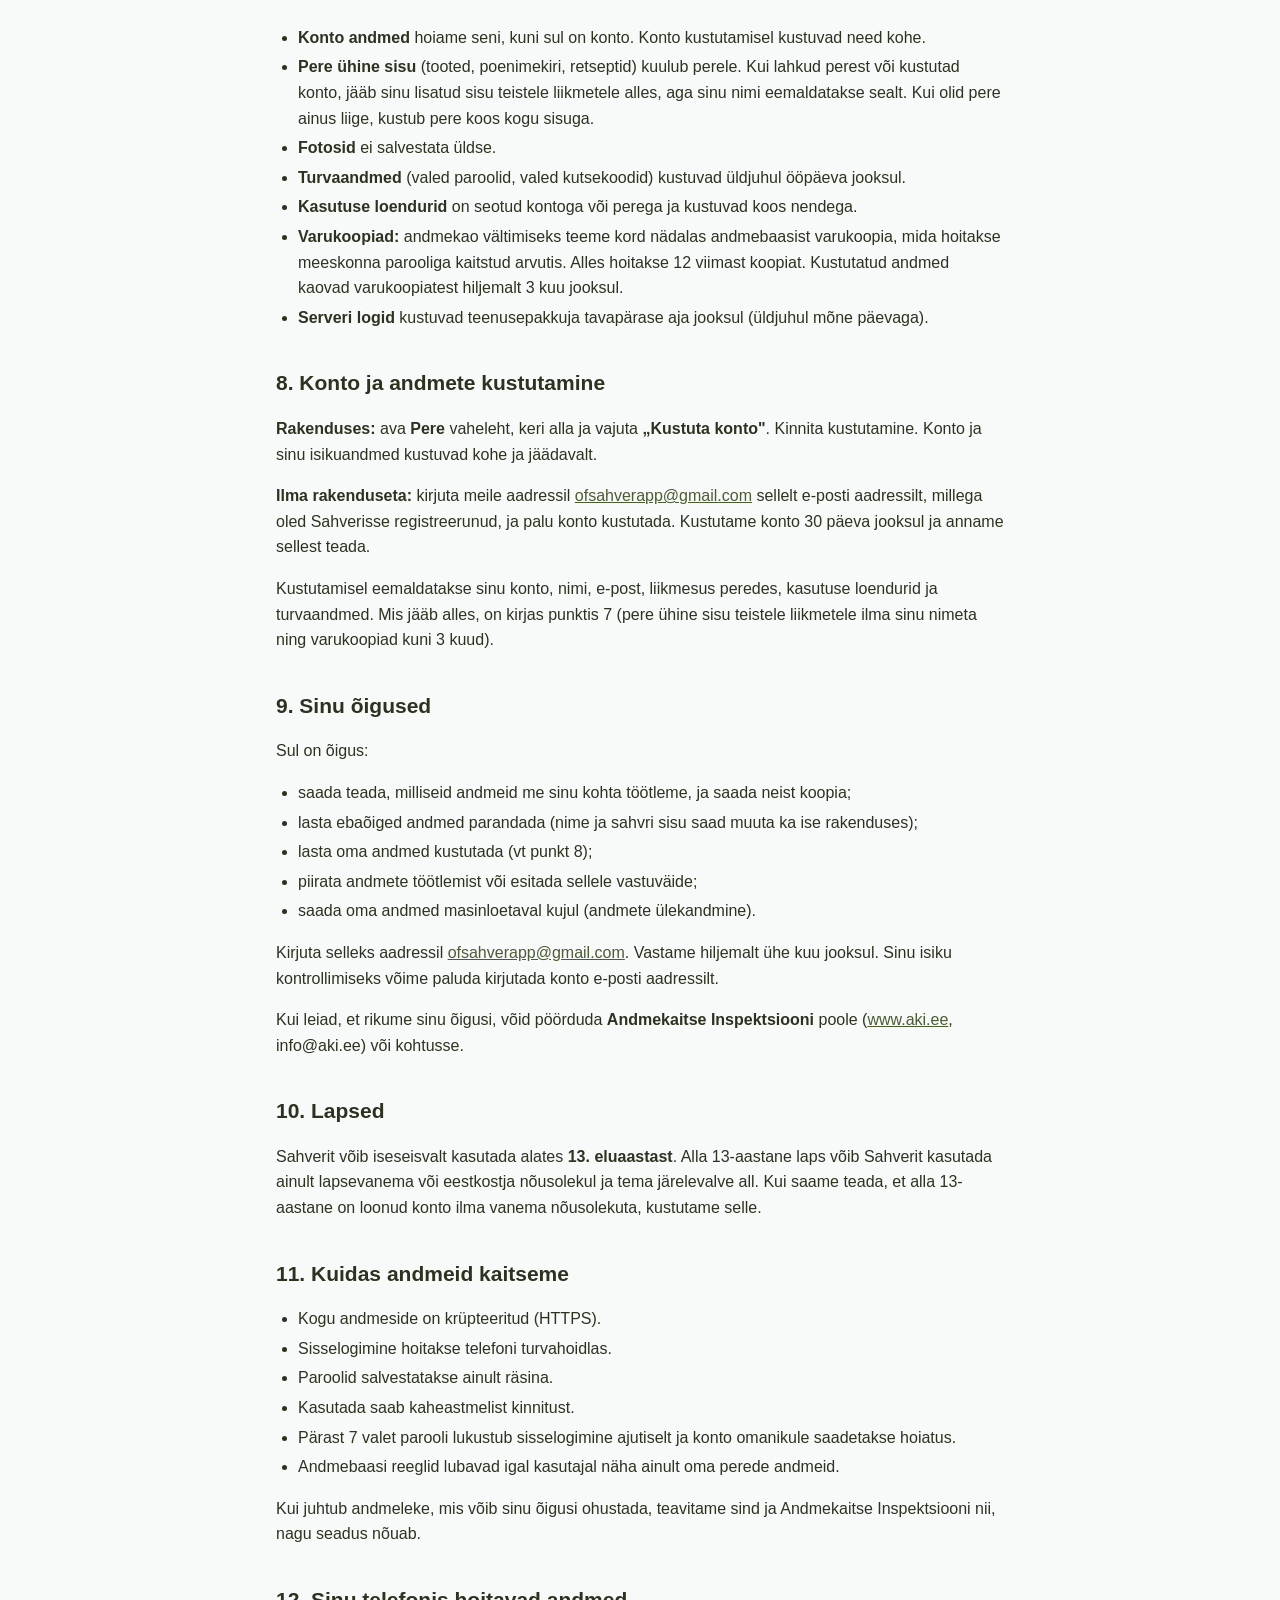
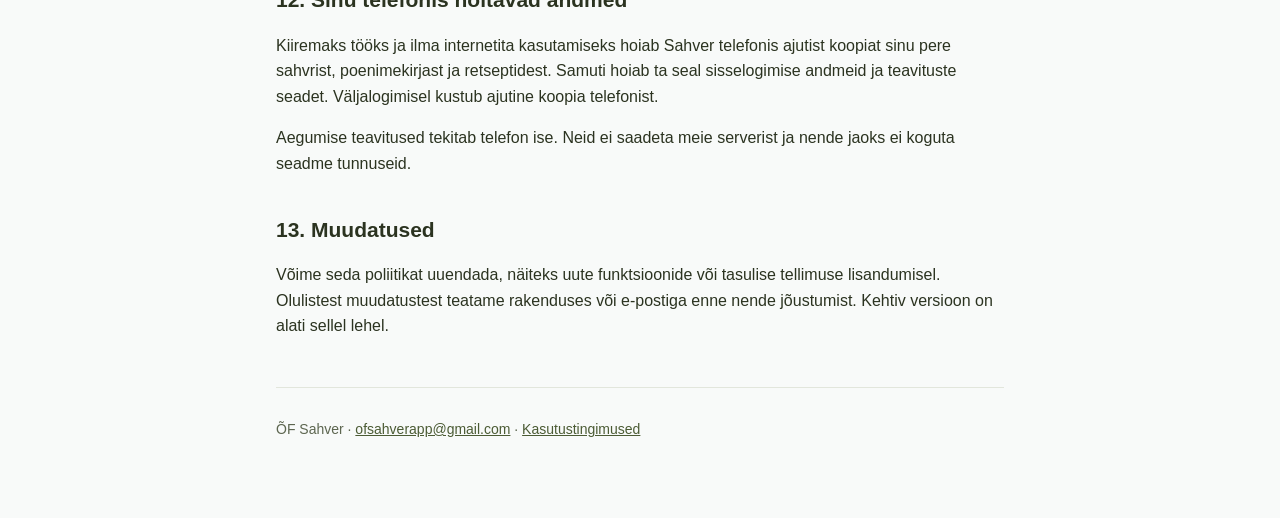
==== commit 71cf702f: "Privaatsuspoliitika: vaba tekst muude allergiate jaoks Co-Authored-By: Claude Opus 5.5 <noreply@anth" ====
--- a/privaatsus/index.html
+++ b/privaatsus/index.html
@@ -28,7 +28,7 @@
 <tr><td>Konto andmed</td><td>Nimi (mille ise sisestad), e-posti aadress, parool (salvestatakse ainult krüptitud räsina, keegi ei näe seda), kaheastmelise kinnituse seadistus, kui selle sisse lülitad, ning tingimustega nõustumise aeg.</td></tr>
 <tr><td>Pere andmed</td><td>Pere nimi, kutsekood, liikmed ja nende roll (haldaja või liige).</td></tr>
 <tr><td>Sahvri ja poenimekirja sisu</td><td>Toodete nimed, kogused, ühikud, aegumiskuupäevad, kategooriad, toiteväärtused ning see, kes toote lisas.</td></tr>
-<tr><td>Allergiad ja dieedid</td><td>Pere seadetes vabatahtlikult valitud allergiad ja dieedid (nt pähklivaba, gluteenivaba, taimetoit). Need on seotud perega, mitte konkreetse inimesega, ja neid näevad kõik pere liikmed.</td></tr>
+<tr><td>Allergiad ja dieedid</td><td>Pere seadetes vabatahtlikult valitud allergiad ja dieedid (nt pähklivaba, gluteenivaba, taimetoit) ning vabas vormis kirjutatud muud välditavad toidud (nt „maasikad, kiivi“). Need on seotud perega, mitte konkreetse inimesega, ja neid näevad kõik pere liikmed.</td></tr>
 <tr><td>Retseptid</td><td>Sinu soovil koostatud ja salvestatud retseptid.</td></tr>
 <tr><td>Fotod</td><td>Toodete ja ostutšekkide fotod, mida skaneerimiseks teed või valid. <b>Fotosid ei salvestata</b> – need saadetakse ainult tuvastamiseks (vt punkt 4).</td></tr>
 <tr><td>Kasutuse loendurid</td><td>Mitu skaneeringut ja retseptipäringut on päeva jooksul tehtud (päevalimiitide jaoks).</td></tr>
